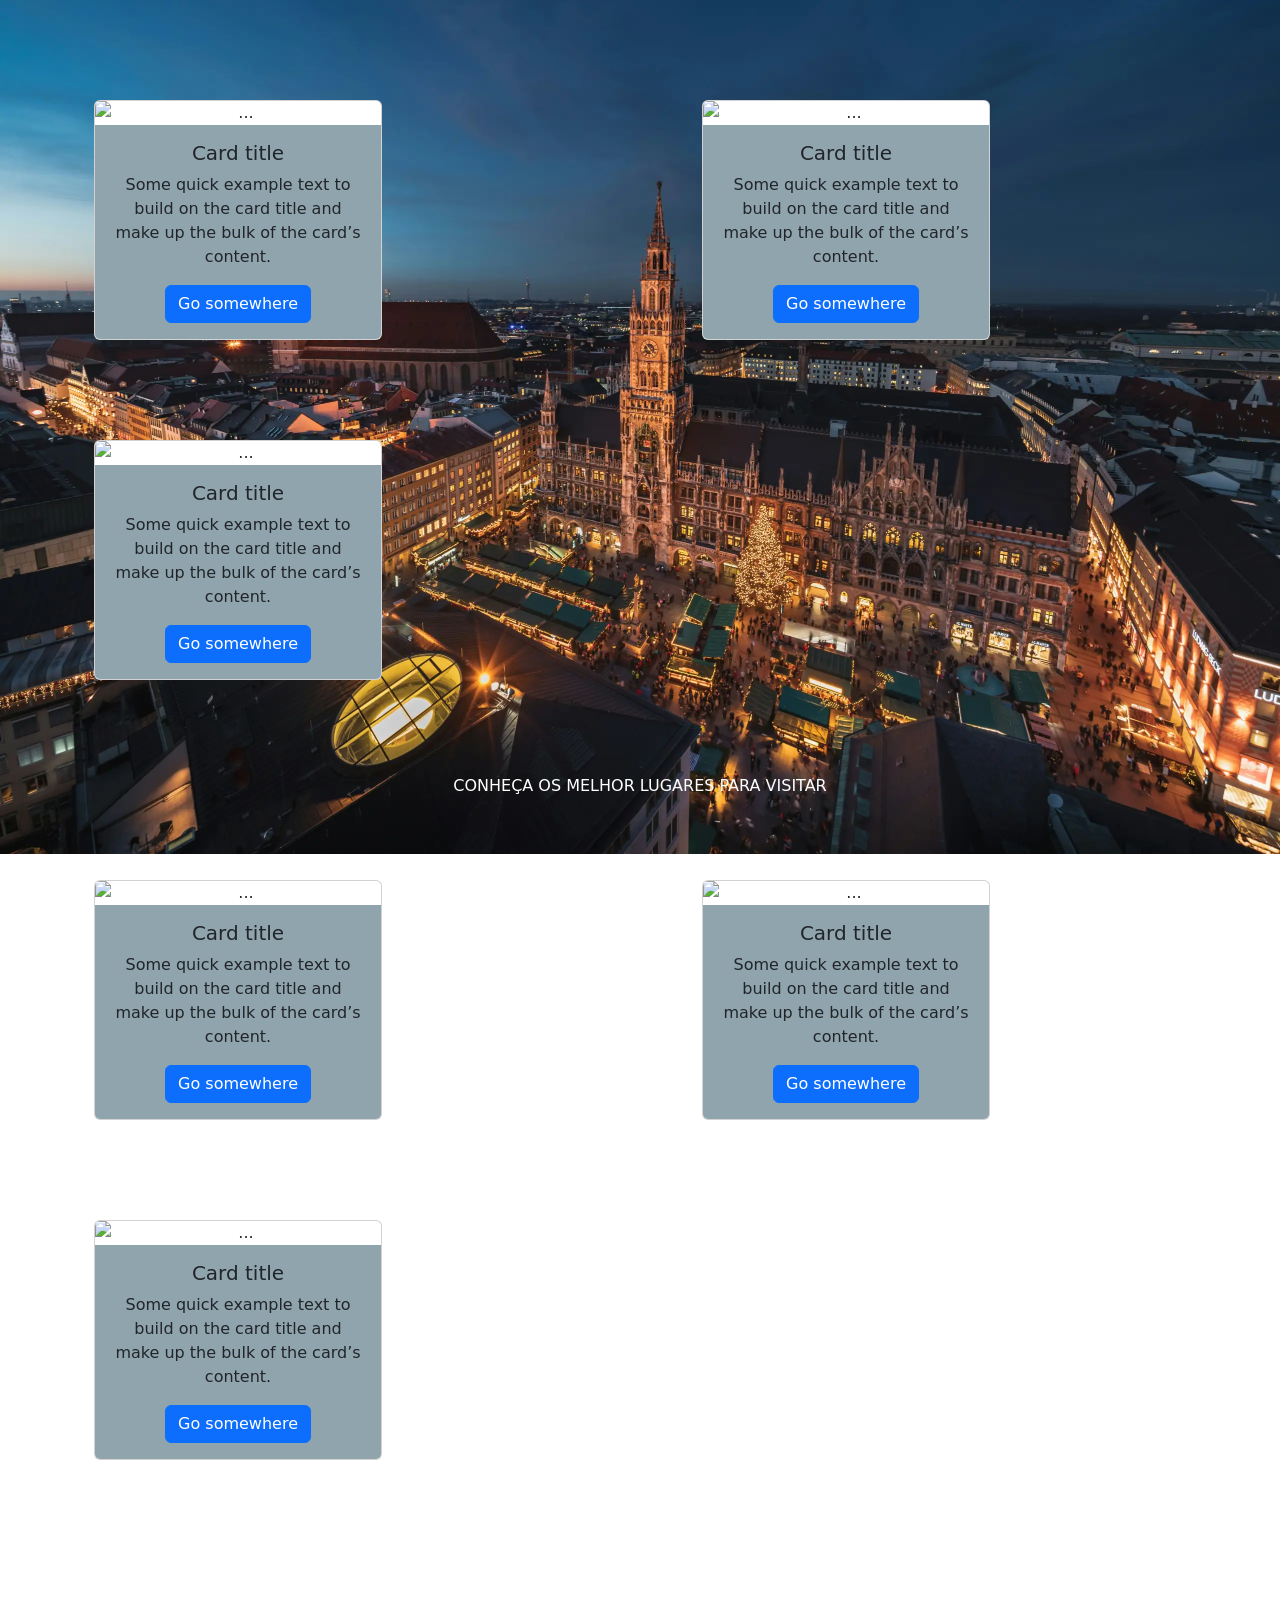
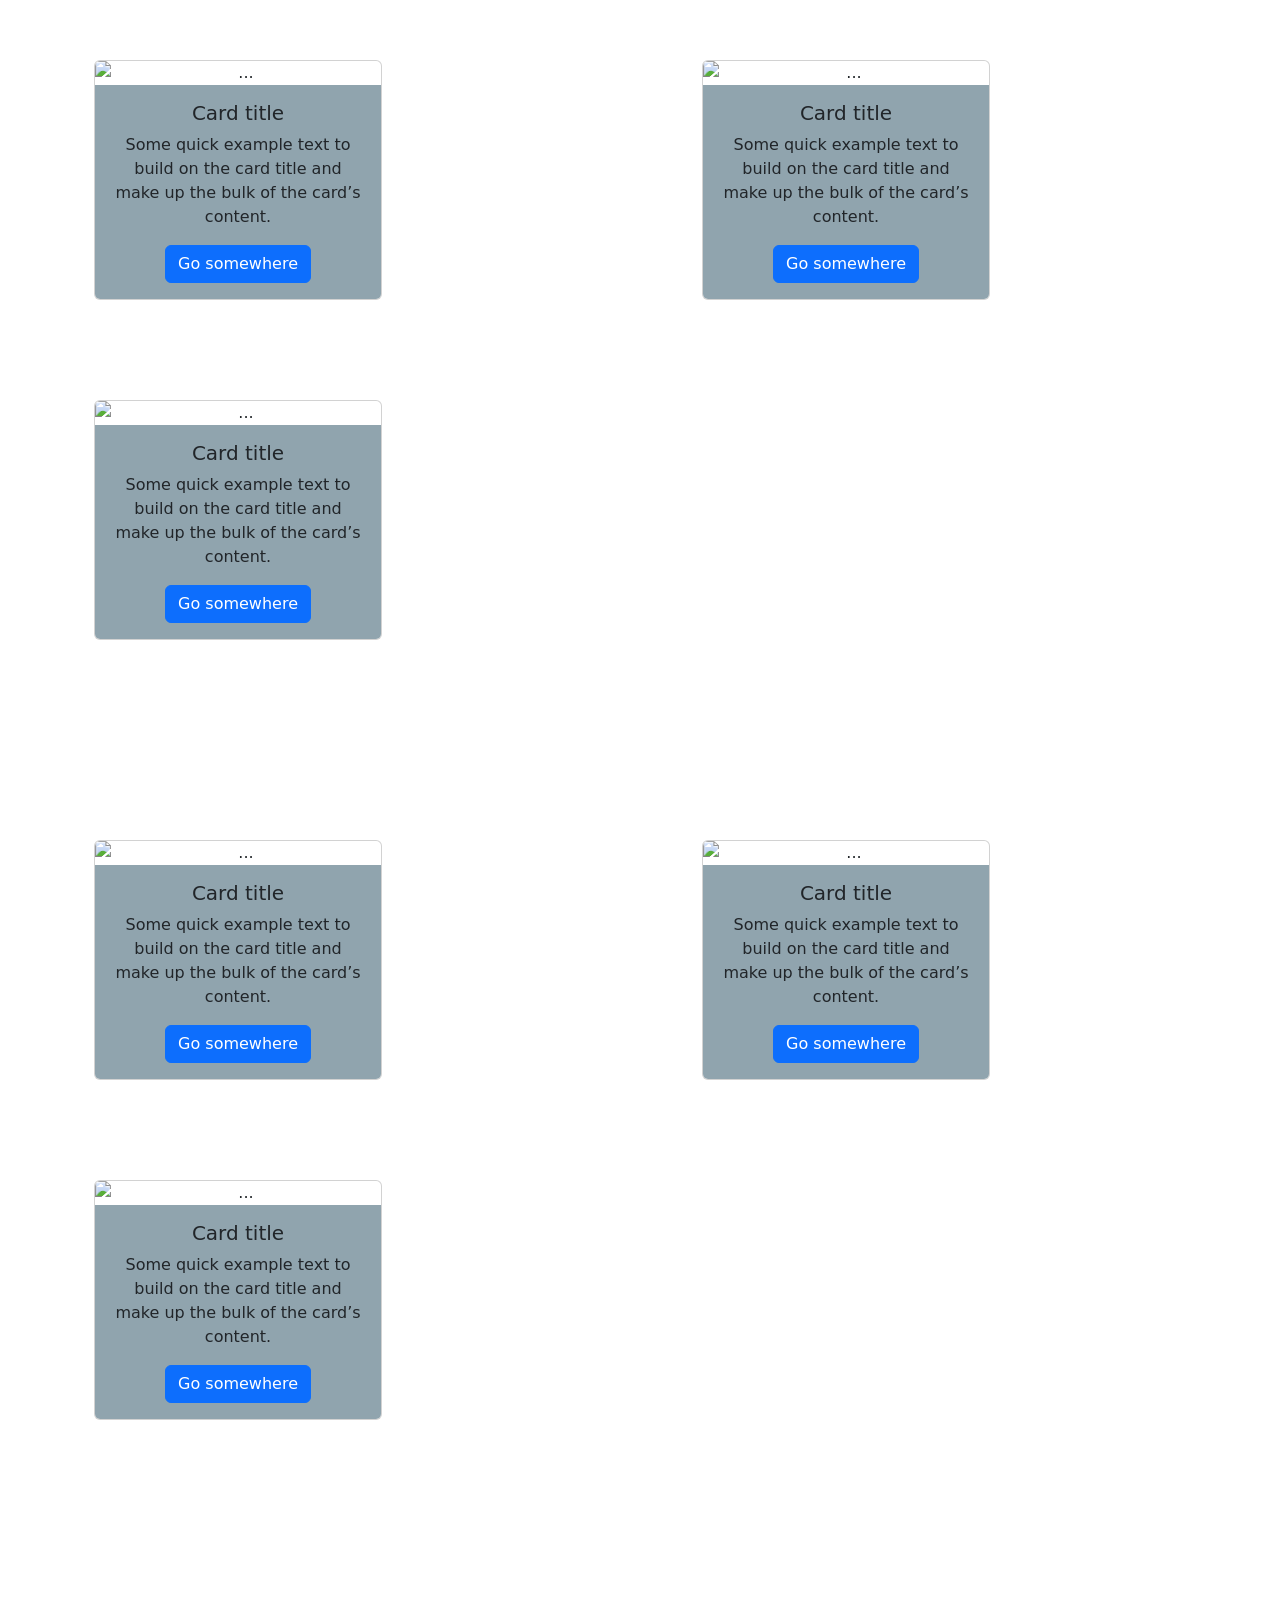
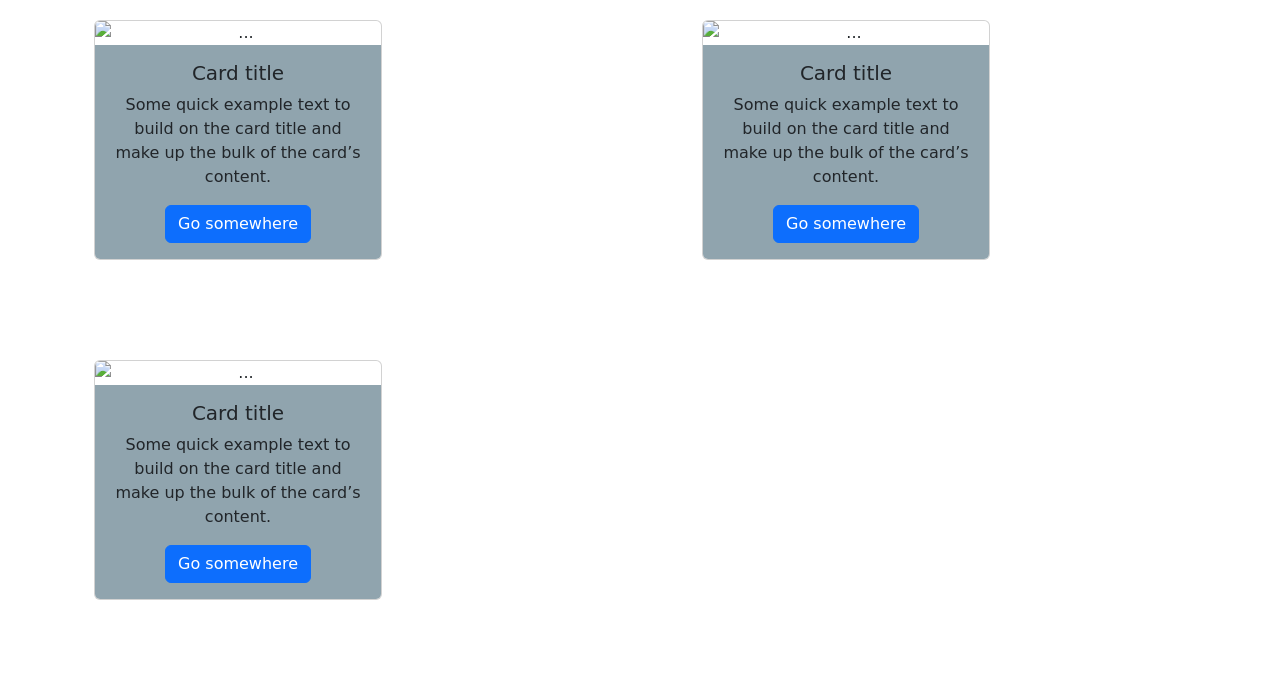
==== cidades.html @ 141f1bc8 "CLIMATEMA" ====
<!DOCTYPE html>
<html lang="en">
<head>
    <meta charset="UTF-8">
    <meta name="viewport" content="width=device-width, initial-scale=1.0">
     <link rel="stylesheet" href="./css/style.css">
    <link href="https://cdn.jsdelivr.net/npm/bootstrap@5.3.8/dist/css/bootstrap.min.css" rel="stylesheet" integrity="sha384-sRIl4kxILFvY47J16cr9ZwB07vP4J8+LH7qKQnuqkuIAvNWLzeN8tE5YBujZqJLB" crossorigin="anonymous">
    <title>Document</title>
</head>
    <title>Document</title>
</head>
<body>
    
    <div id="carouselExampleCaptions" class="carousel slide">
  <div class="carousel-indicators">
    <button type="button" data-bs-target="#carouselExampleCaptions" data-bs-slide-to="0" class="active" aria-current="true" aria-label="Slide 1"></button>
  </div>
  <div class="carousel-inner">
    <div class="carousel-item active">
      <img src="./img/SLA.webp" class="d-block w-100" alt="...">
      <div class="carousel-caption d-none d-md-block">
        <p>CONHEÇA OS MELHOR LUGARES PARA VISITAR</p>
      </div>
    </div> 

   <div class="container text-center">
  <div class="row">
    <div class="col">
      <div class="card" style="width: 18rem;">
  <img src="..." class="card-img-top" alt="...">
  <div class="card-body">
    <h5 class="card-title">Card title</h5>
    <p class="card-text">Some quick example text to build on the card title and make up the bulk of the card’s content.</p>
    <a href="#" class="btn btn-primary">Go somewhere</a>
  </div>
</div>
    </div>
    <div class="col">
      <div class="card" style="width: 18rem;">
  <img src="..." class="card-img-top" alt="...">
  <div class="card-body">
    <h5 class="card-title">Card title</h5>
    <p class="card-text">Some quick example text to build on the card title and make up the bulk of the card’s content.</p>
    <a href="#" class="btn btn-primary">Go somewhere</a>
  </div>
</div>
    </div>
    <div class="col">
      <div class="card" style="width: 18rem;">
  <img src="..." class="card-img-top" alt="...">
  <div class="card-body">
    <h5 class="card-title">Card title</h5>
    <p class="card-text">Some quick example text to build on the card title and make up the bulk of the card’s content.</p>
    <a href="#" class="btn btn-primary">Go somewhere</a>
  </div>
</div>
    </div>
  </div>
</div>

<div class="container text-center">
  <div class="row">
    <div class="col">
      <div class="card" style="width: 18rem;">
  <img src="..." class="card-img-top" alt="...">
  <div class="card-body">
    <h5 class="card-title">Card title</h5>
    <p class="card-text">Some quick example text to build on the card title and make up the bulk of the card’s content.</p>
    <a href="#" class="btn btn-primary">Go somewhere</a>
  </div>
</div>
    </div>
    <div class="col">
      <div class="card" style="width: 18rem;">
  <img src="..." class="card-img-top" alt="...">
  <div class="card-body">
    <h5 class="card-title">Card title</h5>
    <p class="card-text">Some quick example text to build on the card title and make up the bulk of the card’s content.</p>
    <a href="#" class="btn btn-primary">Go somewhere</a>
  </div>
</div>
    </div>
    <div class="col">
      <div class="card" style="width: 18rem;">
  <img src="..." class="card-img-top" alt="...">
  <div class="card-body">
    <h5 class="card-title">Card title</h5>
    <p class="card-text">Some quick example text to build on the card title and make up the bulk of the card’s content.</p>
    <a href="#" class="btn btn-primary">Go somewhere</a>
  </div>
</div>
    </div>
  </div>
</div>

<div class="container text-center">
  <div class="row">
    <div class="col">
      <div class="card" style="width: 18rem;">
  <img src="..." class="card-img-top" alt="...">
  <div class="card-body">
    <h5 class="card-title">Card title</h5>
    <p class="card-text">Some quick example text to build on the card title and make up the bulk of the card’s content.</p>
    <a href="#" class="btn btn-primary">Go somewhere</a>
  </div>
</div>
    </div>
    <div class="col">
      <div class="card" style="width: 18rem;">
  <img src="..." class="card-img-top" alt="...">
  <div class="card-body">
    <h5 class="card-title">Card title</h5>
    <p class="card-text">Some quick example text to build on the card title and make up the bulk of the card’s content.</p>
    <a href="#" class="btn btn-primary">Go somewhere</a>
  </div>
</div>
    </div>
    <div class="col">
      <div class="card" style="width: 18rem;">
  <img src="..." class="card-img-top" alt="...">
  <div class="card-body">
    <h5 class="card-title">Card title</h5>
    <p class="card-text">Some quick example text to build on the card title and make up the bulk of the card’s content.</p>
    <a href="#" class="btn btn-primary">Go somewhere</a>
  </div>
</div>
    </div>
  </div>
</div>

<div class="container text-center">
  <div class="row">
    <div class="col">
      <div class="card" style="width: 18rem;">
  <img src="..." class="card-img-top" alt="...">
  <div class="card-body">
    <h5 class="card-title">Card title</h5>
    <p class="card-text">Some quick example text to build on the card title and make up the bulk of the card’s content.</p>
    <a href="#" class="btn btn-primary">Go somewhere</a>
  </div>
</div>
    </div>
    <div class="col">
      <div class="card" style="width: 18rem;">
  <img src="..." class="card-img-top" alt="...">
  <div class="card-body">
    <h5 class="card-title">Card title</h5>
    <p class="card-text">Some quick example text to build on the card title and make up the bulk of the card’s content.</p>
    <a href="#" class="btn btn-primary">Go somewhere</a>
  </div>
</div>
    </div>
    <div class="col">
      <div class="card" style="width: 18rem;">
  <img src="..." class="card-img-top" alt="...">
  <div class="card-body">
    <h5 class="card-title">Card title</h5>
    <p class="card-text">Some quick example text to build on the card title and make up the bulk of the card’s content.</p>
    <a href="#" class="btn btn-primary">Go somewhere</a>
  </div>
</div>
    </div>
  </div>
</div>

<div class="container text-center">
  <div class="row">
    <div class="col">
      <div class="card" style="width: 18rem;">
  <img src="..." class="card-img-top" alt="...">
  <div class="card-body">
    <h5 class="card-title">Card title</h5>
    <p class="card-text">Some quick example text to build on the card title and make up the bulk of the card’s content.</p>
    <a href="#" class="btn btn-primary">Go somewhere</a>
  </div>
</div>
    </div>
    <div class="col">
      <div class="card" style="width: 18rem;">
  <img src="..." class="card-img-top" alt="...">
  <div class="card-body">
    <h5 class="card-title">Card title</h5>
    <p class="card-text">Some quick example text to build on the card title and make up the bulk of the card’s content.</p>
    <a href="#" class="btn btn-primary">Go somewhere</a>
  </div>
</div>
    </div>
    <div class="col">
    <div class="card" style="width: 18rem;">
  <img src="..." class="card-img-top" alt="...">
  <div class="card-body">
    <h5 class="card-title">Card title</h5>
    <p class="card-text">Some quick example text to build on the card title and make up the bulk of the card’s content.</p>
    <a href="#" class="btn btn-primary">Go somewhere</a>
  </div>
</div>
    </div>
  </div>
</div>






































    























    <script src="https://cdn.jsdelivr.net/npm/bootstrap@5.3.8/dist/js/bootstrap.bundle.min.js" integrity="sha384-FKyoEForCGlyvwx9Hj09JcYn3nv7wiPVlz7YYwJrWVcXK/BmnVDxM+D2scQbITxI" crossorigin="anonymous"></script>
</body>
</html>
---- css/style.css ----
.card {
    background-color: #1361af;
    display: flex;
    flex-direction: column;
    align-items: center;
    justify-content: center; 
    border:none;
    overflow: hidden;

}

.card-body {
    text-align: center;
    color: #fff; 
    background-color: #90A4AE;
    width: 100%;
}

.navbar {
    background-color: #90A4AE;
}

.container {
    display: flex;
    justify-content: center;
    gap: 100px;
    align-items: center;
    width: 100%;
    margin: 0 auto;
    flex-wrap: nowrap;
}

.row {
    padding: 100px 0px; 

    display: flex;
    justify-content: center;
    gap: 100px;
    align-items: center;
    width: 100%;
    margin: 0 auto;
    flex-wrap: nowrap;
}


#links {
    color: #fff;
    text-decoration: none;
    padding: 10px;
    transition: color 0.3s ease;
}

#logo {
    color:#C9A227;
}

label {
    color: #f8f0f0;
}

#validationCustom03, #validationCustom04, #validationCustom05, #validationCustom01, #validationCustom02, #validationCustomUsername, #inputGroupPrepend {
    background-color: #95bee0;
    color: #000000;
    border: none;
}
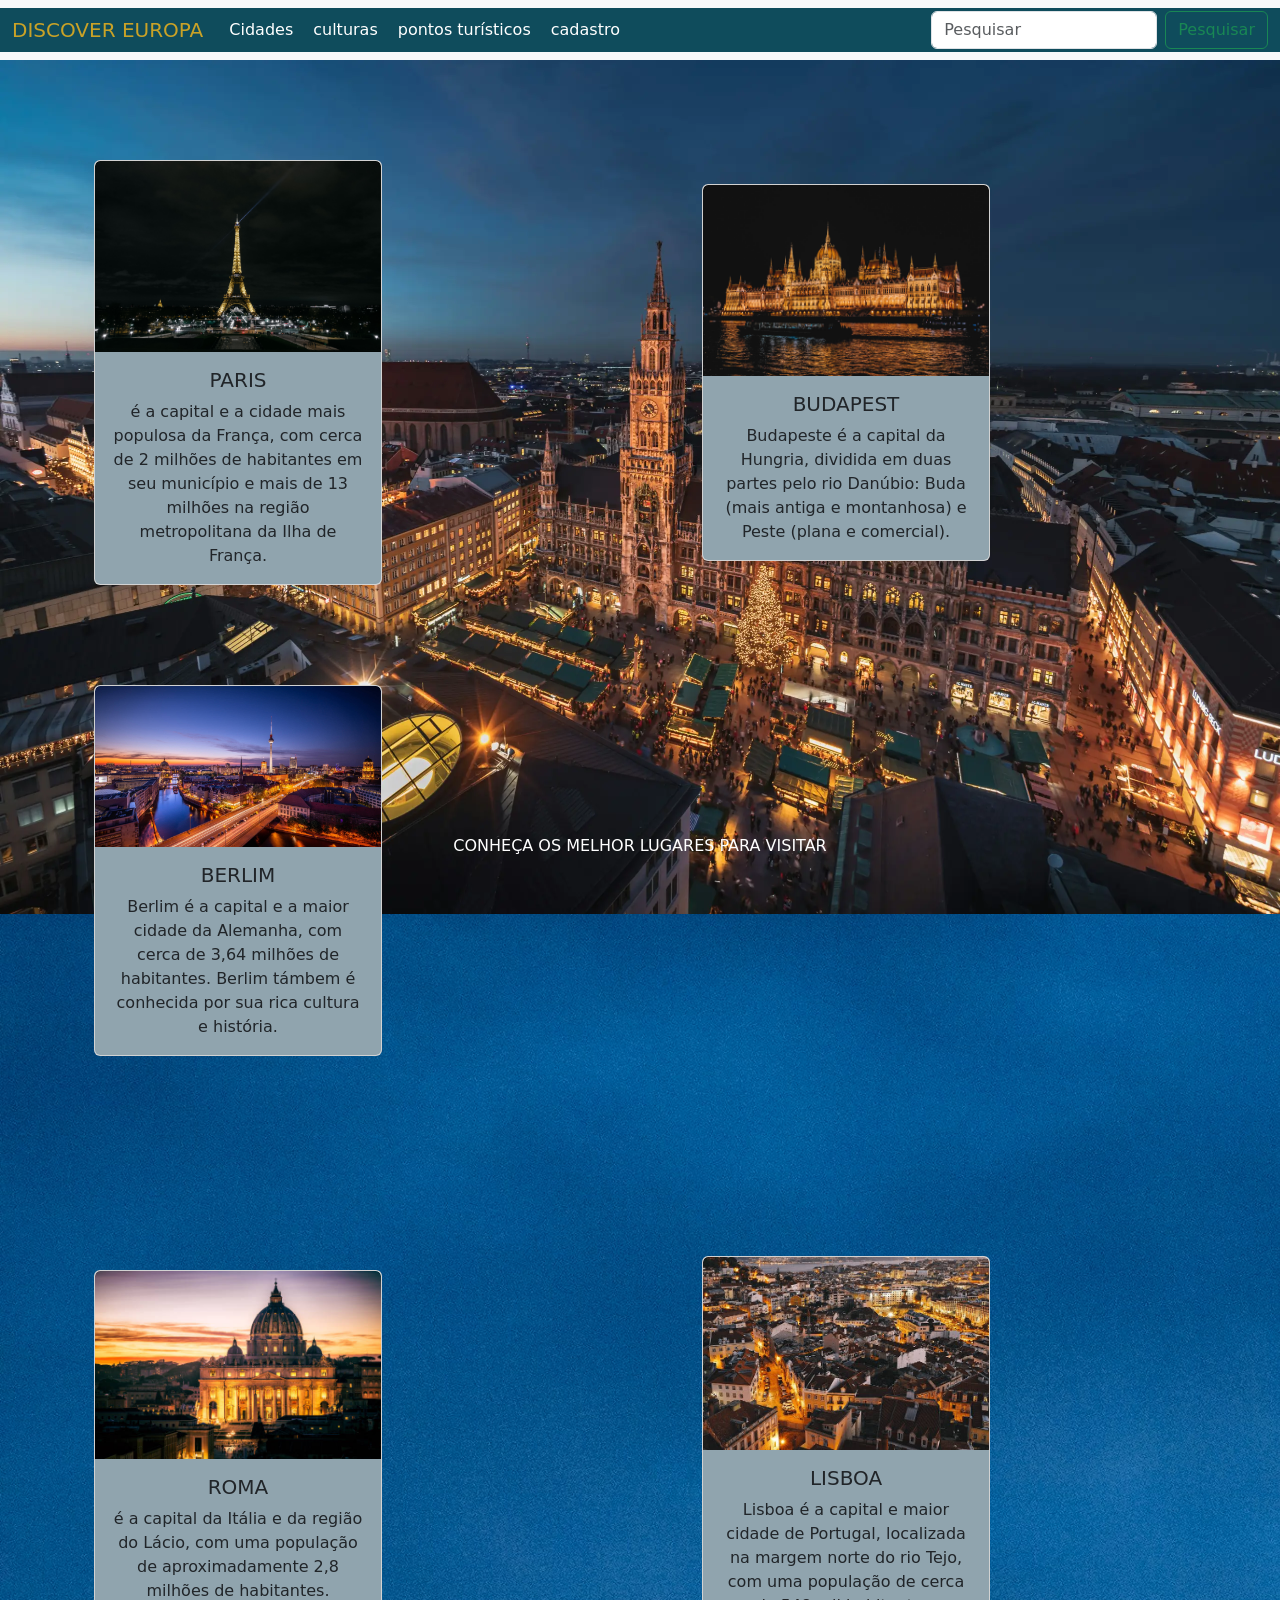
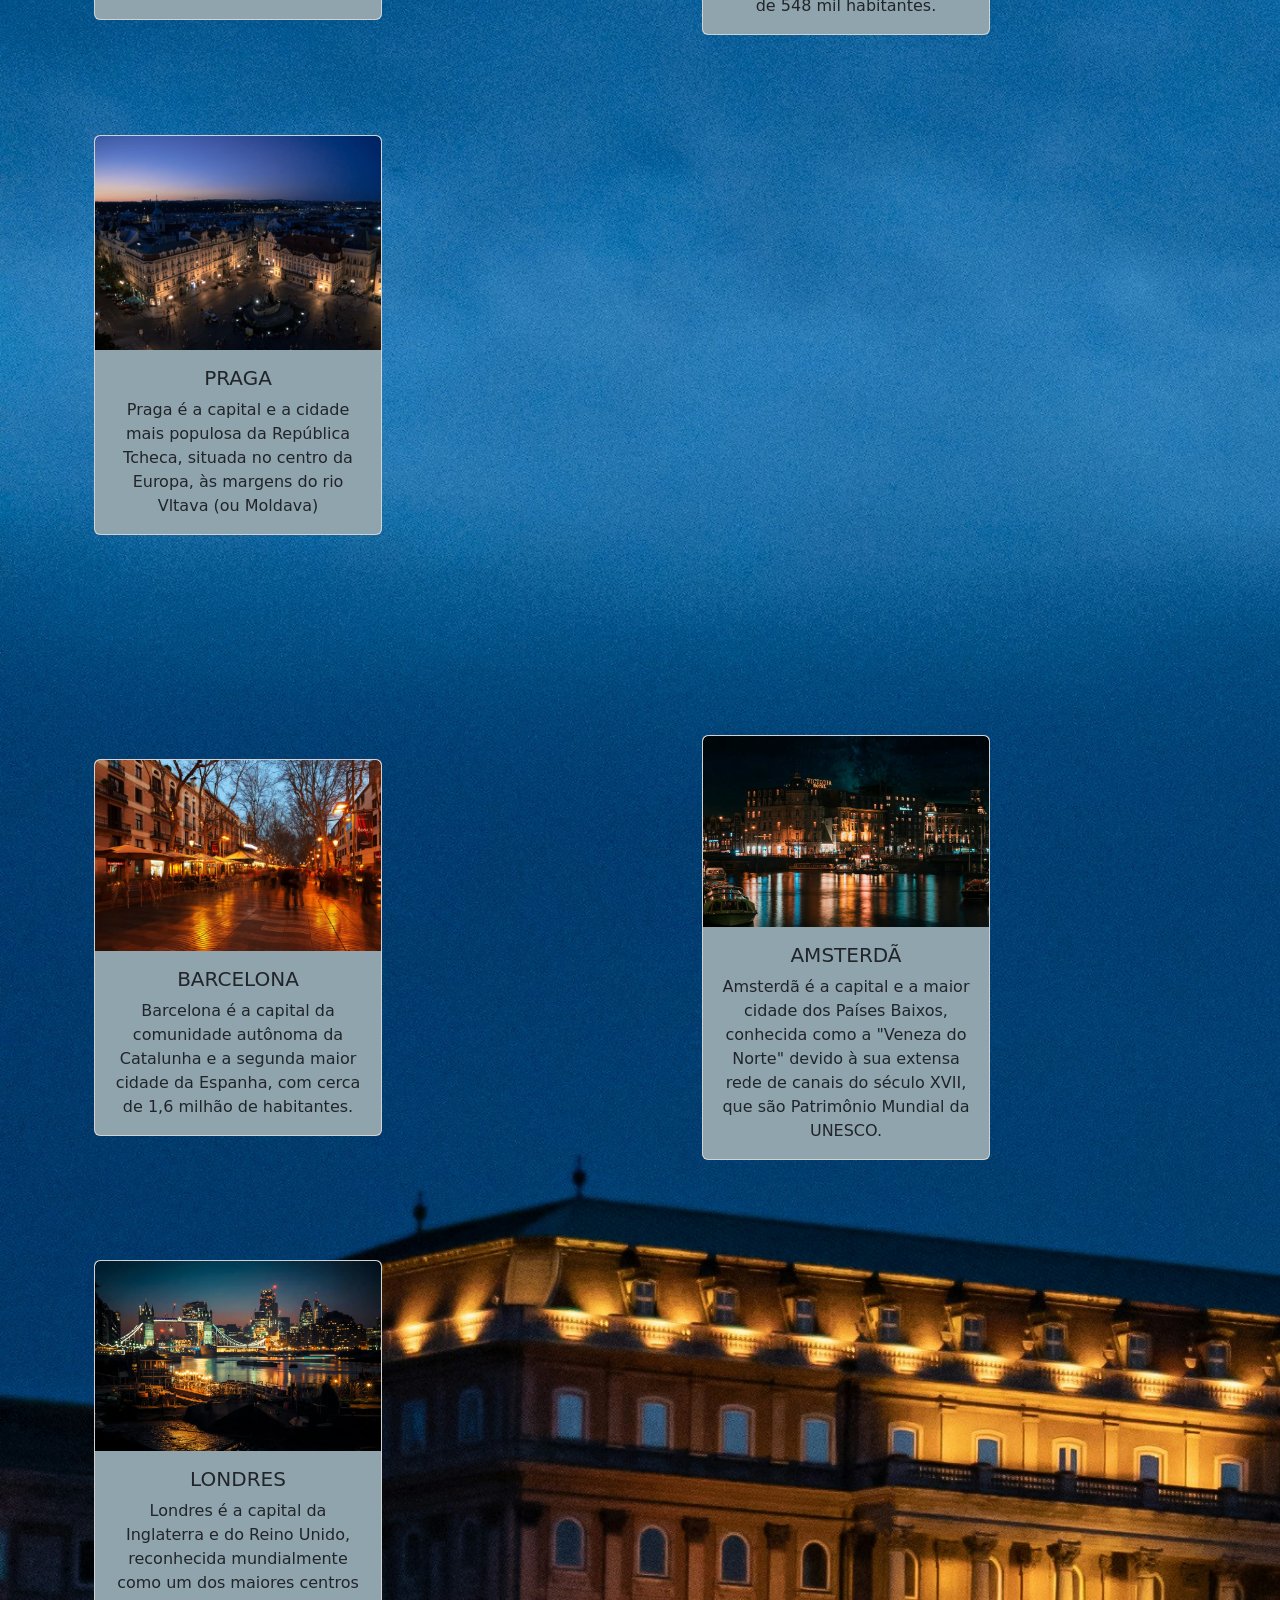
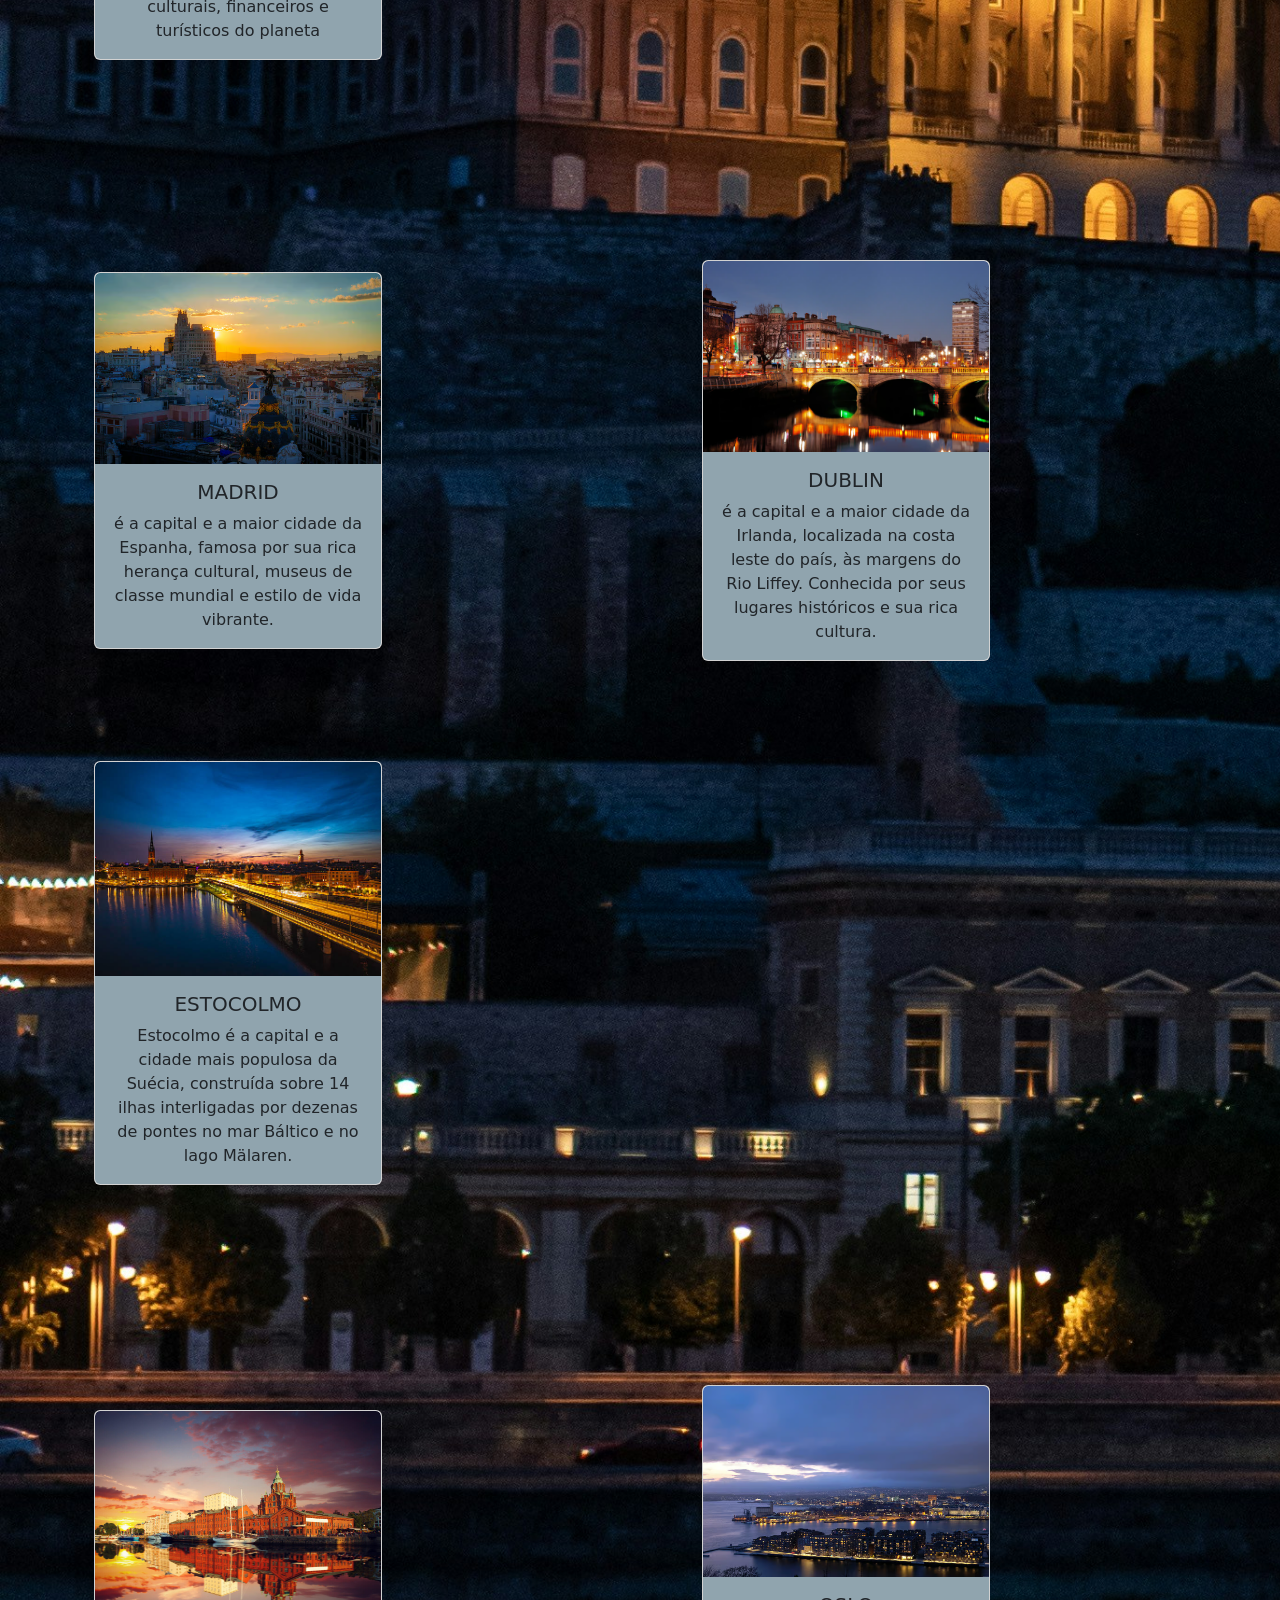
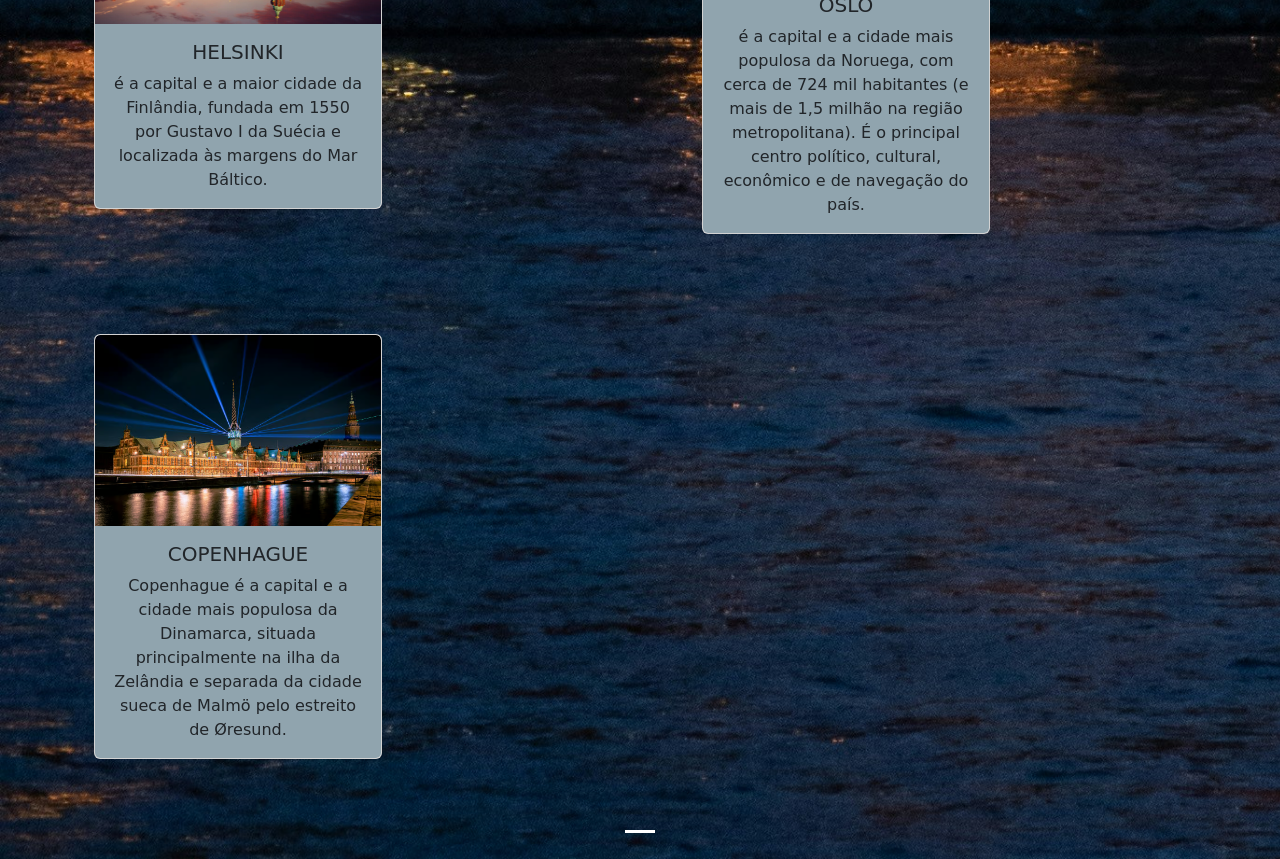
==== commit 8b3ce57f: "climatempo" ====
--- a/cidades.html
+++ b/cidades.html
@@ -10,6 +10,38 @@
     <title>Document</title>
 </head>
 <body>
+
+  <nav class="navbar navbar-expand-lg bg-body-tertiary" style="background-color: #886749;">
+  <div class="container-fluid"  style="background-color: #0F4C5C;">  
+    <a class="navbar-brand" id="logo" href="index.html">DISCOVER EUROPA</a>
+    <button class="navbar-toggler" type="button" data-bs-toggle="collapse" data-bs-target="#navbarSupportedContent" aria-controls="navbarSupportedContent" aria-expanded="false" aria-label="Toggle navigation">
+      <span class="navbar-toggler-icon"></span>
+    </button>
+    <div class="collapse navbar-collapse" id="navbarSupportedContent">
+      <ul class="navbar-nav me-auto mb-2 mb-lg-0">
+        <li class="nav-item">
+          <a class="nav-link active" aria-current="page" id="links" href="cidades.html">Cidades</a>
+        </li>
+              <li class="nav-item">
+          <a class="nav-link" id="links" href="culturas.html">culturas</a>
+        </li>
+         </li>
+              <li class="nav-item">
+          <a class="nav-link" id="links" href="pontos.html">pontos turísticos</a> 
+        </li>
+        </li>
+              <li class="nav-item">
+          <a class="nav-link" id="links"href="cadastro.html">cadastro</a> 
+        </li>
+        </li>
+        </ul>
+      <form class="d-flex" role="search"; >
+        <input class="form-control me-2" type="search" placeholder="Pesquisar" aria-label="Search"/>
+        <button class="btn btn-outline-success" type="submit">Pesquisar</button>
+      </form>
+    </div>
+  </div>
+</nav>
     
     <div id="carouselExampleCaptions" class="carousel slide">
   <div class="carousel-indicators">
@@ -22,242 +54,168 @@
         <p>CONHEÇA OS MELHOR LUGARES PARA VISITAR</p>
       </div>
     </div> 
+     
+    <div class="europa">
 
    <div class="container text-center">
   <div class="row">
     <div class="col">
       <div class="card" style="width: 18rem;">
-  <img src="..." class="card-img-top" alt="...">
-  <div class="card-body">
-    <h5 class="card-title">Card title</h5>
-    <p class="card-text">Some quick example text to build on the card title and make up the bulk of the card’s content.</p>
-    <a href="#" class="btn btn-primary">Go somewhere</a>
-  </div>
-</div>
-    </div>
-    <div class="col">
-      <div class="card" style="width: 18rem;">
-  <img src="..." class="card-img-top" alt="...">
-  <div class="card-body">
-    <h5 class="card-title">Card title</h5>
-    <p class="card-text">Some quick example text to build on the card title and make up the bulk of the card’s content.</p>
-    <a href="#" class="btn btn-primary">Go somewhere</a>
-  </div>
-</div>
-    </div>
-    <div class="col">
-      <div class="card" style="width: 18rem;">
-  <img src="..." class="card-img-top" alt="...">
-  <div class="card-body">
-    <h5 class="card-title">Card title</h5>
-    <p class="card-text">Some quick example text to build on the card title and make up the bulk of the card’s content.</p>
-    <a href="#" class="btn btn-primary">Go somewhere</a>
-  </div>
-</div>
-    </div>
-  </div>
-</div>
-
-<div class="container text-center">
-  <div class="row">
-    <div class="col">
-      <div class="card" style="width: 18rem;">
-  <img src="..." class="card-img-top" alt="...">
-  <div class="card-body">
-    <h5 class="card-title">Card title</h5>
-    <p class="card-text">Some quick example text to build on the card title and make up the bulk of the card’s content.</p>
-    <a href="#" class="btn btn-primary">Go somewhere</a>
-  </div>
-</div>
-    </div>
-    <div class="col">
-      <div class="card" style="width: 18rem;">
-  <img src="..." class="card-img-top" alt="...">
-  <div class="card-body">
-    <h5 class="card-title">Card title</h5>
-    <p class="card-text">Some quick example text to build on the card title and make up the bulk of the card’s content.</p>
-    <a href="#" class="btn btn-primary">Go somewhere</a>
-  </div>
-</div>
-    </div>
-    <div class="col">
-      <div class="card" style="width: 18rem;">
-  <img src="..." class="card-img-top" alt="...">
-  <div class="card-body">
-    <h5 class="card-title">Card title</h5>
-    <p class="card-text">Some quick example text to build on the card title and make up the bulk of the card’s content.</p>
-    <a href="#" class="btn btn-primary">Go somewhere</a>
-  </div>
-</div>
-    </div>
-  </div>
-</div>
-
-<div class="container text-center">
-  <div class="row">
-    <div class="col">
-      <div class="card" style="width: 18rem;">
-  <img src="..." class="card-img-top" alt="...">
-  <div class="card-body">
-    <h5 class="card-title">Card title</h5>
-    <p class="card-text">Some quick example text to build on the card title and make up the bulk of the card’s content.</p>
-    <a href="#" class="btn btn-primary">Go somewhere</a>
-  </div>
-</div>
-    </div>
-    <div class="col">
-      <div class="card" style="width: 18rem;">
-  <img src="..." class="card-img-top" alt="...">
-  <div class="card-body">
-    <h5 class="card-title">Card title</h5>
-    <p class="card-text">Some quick example text to build on the card title and make up the bulk of the card’s content.</p>
-    <a href="#" class="btn btn-primary">Go somewhere</a>
-  </div>
-</div>
-    </div>
-    <div class="col">
-      <div class="card" style="width: 18rem;">
-  <img src="..." class="card-img-top" alt="...">
-  <div class="card-body">
-    <h5 class="card-title">Card title</h5>
-    <p class="card-text">Some quick example text to build on the card title and make up the bulk of the card’s content.</p>
-    <a href="#" class="btn btn-primary">Go somewhere</a>
-  </div>
-</div>
-    </div>
-  </div>
-</div>
-
-<div class="container text-center">
-  <div class="row">
-    <div class="col">
-      <div class="card" style="width: 18rem;">
-  <img src="..." class="card-img-top" alt="...">
-  <div class="card-body">
-    <h5 class="card-title">Card title</h5>
-    <p class="card-text">Some quick example text to build on the card title and make up the bulk of the card’s content.</p>
-    <a href="#" class="btn btn-primary">Go somewhere</a>
-  </div>
-</div>
-    </div>
-    <div class="col">
-      <div class="card" style="width: 18rem;">
-  <img src="..." class="card-img-top" alt="...">
-  <div class="card-body">
-    <h5 class="card-title">Card title</h5>
-    <p class="card-text">Some quick example text to build on the card title and make up the bulk of the card’s content.</p>
-    <a href="#" class="btn btn-primary">Go somewhere</a>
-  </div>
-</div>
-    </div>
-    <div class="col">
-      <div class="card" style="width: 18rem;">
-  <img src="..." class="card-img-top" alt="...">
-  <div class="card-body">
-    <h5 class="card-title">Card title</h5>
-    <p class="card-text">Some quick example text to build on the card title and make up the bulk of the card’s content.</p>
-    <a href="#" class="btn btn-primary">Go somewhere</a>
-  </div>
-</div>
-    </div>
-  </div>
-</div>
-
-<div class="container text-center">
-  <div class="row">
-    <div class="col">
-      <div class="card" style="width: 18rem;">
-  <img src="..." class="card-img-top" alt="...">
-  <div class="card-body">
-    <h5 class="card-title">Card title</h5>
-    <p class="card-text">Some quick example text to build on the card title and make up the bulk of the card’s content.</p>
-    <a href="#" class="btn btn-primary">Go somewhere</a>
-  </div>
-</div>
-    </div>
-    <div class="col">
-      <div class="card" style="width: 18rem;">
-  <img src="..." class="card-img-top" alt="...">
-  <div class="card-body">
-    <h5 class="card-title">Card title</h5>
-    <p class="card-text">Some quick example text to build on the card title and make up the bulk of the card’s content.</p>
-    <a href="#" class="btn btn-primary">Go somewhere</a>
-  </div>
+  <img src="./img/paris1.jpeg" class="card-img-top" alt="...">
+  <div class="card-body">
+    <h5 class="card-title">PARIS</h5>
+    <p class="card-text">é a capital e a cidade mais populosa da França, com cerca de 2 milhões de habitantes em seu município e mais de 13 milhões na região metropolitana da Ilha de França.</p>
+  </div>
+</div>
+    </div>
+    <div class="col">
+      <div class="card" style="width: 18rem;">
+  <img src="./img/budapest2.jpg" class="card-img-top" alt="...">
+  <div class="card-body">
+    <h5 class="card-title">BUDAPEST</h5>
+    <p class="card-text">Budapeste é a capital da Hungria, dividida em duas partes pelo rio Danúbio: Buda (mais antiga e montanhosa) e Peste (plana e comercial).</p>
+  </div>
+</div>
+    </div>
+    <div class="col">
+      <div class="card" style="width: 18rem;">
+  <img src="./img/berlimnoite3.jpg" class="card-img-top" alt="...">
+  <div class="card-body">
+    <h5 class="card-title">BERLIM</h5>
+    <p class="card-text">Berlim é a capital e a maior cidade da Alemanha, com cerca de 3,64 milhões de habitantes. Berlim támbem é conhecida por sua rica cultura e história.</p>
+  </div>
+</div>
+    </div>
+  </div>
+</div>
+
+<div class="container text-center">
+  <div class="row">
+    <div class="col">
+      <div class="card" style="width: 18rem;">
+  <img src="./img/romanoite4.jpg" class="card-img-top" alt="...">
+  <div class="card-body">
+    <h5 class="card-title">ROMA</h5>
+    <p class="card-text"> é a capital da Itália e da região do Lácio, com uma população de aproximadamente 2,8 milhões de habitantes.</p>
+  </div>
+</div>
+    </div>
+    <div class="col">
+      <div class="card" style="width: 18rem;">
+  <img src="./img/lisboanoite5.jpg" class="card-img-top" alt="...">
+  <div class="card-body">
+    <h5 class="card-title">LISBOA</h5>
+    <p class="card-text">Lisboa é a capital e maior cidade de Portugal, localizada na margem norte do rio Tejo, com uma população de cerca de 548 mil habitantes.</p>
+  </div>
+</div>
+    </div>
+    <div class="col">
+      <div class="card" style="width: 18rem;">
+  <img src="./img/praganoite6.jpg" class="card-img-top" alt="...">
+  <div class="card-body">
+    <h5 class="card-title">PRAGA</h5>
+    <p class="card-text">Praga é a capital e a cidade mais populosa da República Tcheca, situada no centro da Europa, às margens do rio Vltava (ou Moldava)</p>
+  </div>
+</div>
+    </div>
+  </div>
+</div>
+
+<div class="container text-center">
+  <div class="row">
+    <div class="col">
+      <div class="card" style="width: 18rem;">
+  <img src="./img/barcelonanoite7.webp" class="card-img-top" alt="...">
+  <div class="card-body">
+    <h5 class="card-title">BARCELONA</h5>
+    <p class="card-text">Barcelona é a capital da comunidade autônoma da Catalunha e a segunda maior cidade da Espanha, com cerca de 1,6 milhão de habitantes.</p>
+  </div>
+</div>
+    </div>
+    <div class="col">
+      <div class="card" style="width: 18rem;">
+  <img src="./img/amsterdanoite8.avif" class="card-img-top" alt="...">
+  <div class="card-body">
+    <h5 class="card-title">AMSTERDÃ</h5>
+    <p class="card-text">Amsterdã é a capital e a maior cidade dos Países Baixos, conhecida como a "Veneza do Norte" devido à sua extensa rede de canais do século XVII, que são Patrimônio Mundial da UNESCO.</p>
+  </div>
+</div>
+    </div>
+    <div class="col">
+      <div class="card" style="width: 18rem;">
+  <img src="./img/londresnoite9.avif" class="card-img-top" alt="...">
+  <div class="card-body">
+    <h5 class="card-title">LONDRES</h5>
+    <p class="card-text">Londres é a capital da Inglaterra e do Reino Unido, reconhecida mundialmente como um dos maiores centros culturais, financeiros e turísticos do planeta</p> 
+  </div>
+</div>
+    </div>
+  </div>
+</div>
+
+<div class="container text-center">
+  <div class="row">
+    <div class="col">
+      <div class="card" style="width: 18rem;">
+  <img src="./img/madridnoite10.avif" class="card-img-top" alt="...">
+  <div class="card-body">
+    <h5 class="card-title">MADRID</h5>
+    <p class="card-text">é a capital e a maior cidade da Espanha, famosa por sua rica herança cultural, museus de classe mundial e estilo de vida vibrante.</p>
+  </div>
+</div>
+    </div>
+    <div class="col">
+      <div class="card" style="width: 18rem;">
+  <img src="./img/dublinnoite11.avif" class="card-img-top" alt="...">
+  <div class="card-body">
+    <h5 class="card-title">DUBLIN</h5>
+    <p class="card-text"> é a capital e a maior cidade da Irlanda, localizada na costa leste do país, às margens do Rio Liffey. Conhecida por seus lugares históricos e sua rica cultura.</p>
+  </div>
+</div>
+    </div>
+    <div class="col">
+      <div class="card" style="width: 18rem;">
+  <img src="./img/estocomo12.jpg" class="card-img-top" alt="...">
+  <div class="card-body">
+    <h5 class="card-title">ESTOCOLMO</h5>
+    <p class="card-text">Estocolmo é a capital e a cidade mais populosa da Suécia, construída sobre 14 ilhas interligadas por dezenas de pontes no mar Báltico e no lago Mälaren.</p>
+  </div>
+</div>
+    </div>
+  </div>
+</div>
+
+<div class="container text-center">
+  <div class="row">
+    <div class="col">
+      <div class="card" style="width: 18rem;">
+  <img src="./img/helsiinkinoite13.jpg" class="card-img-top" alt="...">
+  <div class="card-body">
+    <h5 class="card-title">HELSINKI</h5>
+    <p class="card-text">é a capital e a maior cidade da Finlândia, fundada em 1550 por Gustavo I da Suécia e localizada às margens do Mar Báltico.</p>
+  </div>
+</div>
+    </div>
+    <div class="col">
+      <div class="card" style="width: 18rem;">
+  <img src="./img/oslonoite14.avif" class="card-img-top" alt="...">
+  <div class="card-body">
+    <h5 class="card-title">OSLO</h5>
+    <p class="card-text">é a capital e a cidade mais populosa da Noruega, com cerca de 724 mil habitantes (e mais de 1,5 milhão na região metropolitana). É o principal centro político, cultural, econômico e de navegação do país.</p>  </div>
 </div>
     </div>
     <div class="col">
     <div class="card" style="width: 18rem;">
-  <img src="..." class="card-img-top" alt="...">
-  <div class="card-body">
-    <h5 class="card-title">Card title</h5>
-    <p class="card-text">Some quick example text to build on the card title and make up the bulk of the card’s content.</p>
-    <a href="#" class="btn btn-primary">Go somewhere</a>
-  </div>
-</div>
-    </div>
-  </div>
-</div>
-
-
-
-
-
-
-
-
-
-
-
-
-
-
-
-
-
-
-
-
-
-
-
-
-
-
-
-
-
-
-
-
-
-
-
-
-
-
-    
-
-
-
-
-
-
-
-
-
-
-
-
-
-
-
-
-
-
-
-
-
-
+  <img src="./img/copenhage15.avif" class="card-img-top" alt="...">
+  <div class="card-body">
+    <h5 class="card-title">COPENHAGUE</h5>
+    <p class="card-text">Copenhague é a capital e a cidade mais populosa da Dinamarca, situada principalmente na ilha da Zelândia e separada da cidade sueca de Malmö pelo estreito de Øresund.</p>
+  </div>
+</div>
+    </div>
+  </div>
+</div>
+</div>
 
     <script src="https://cdn.jsdelivr.net/npm/bootstrap@5.3.8/dist/js/bootstrap.bundle.min.js" integrity="sha384-FKyoEForCGlyvwx9Hj09JcYn3nv7wiPVlz7YYwJrWVcXK/BmnVDxM+D2scQbITxI" crossorigin="anonymous"></script>
 </body>
--- a/css/style.css
+++ b/css/style.css
@@ -55,7 +55,7 @@
 }
 
 label {
-    color: #f8f0f0;
+    color: #111111;
 }
 
 #validationCustom03, #validationCustom04, #validationCustom05, #validationCustom01, #validationCustom02, #validationCustomUsername, #inputGroupPrepend {
@@ -64,3 +64,29 @@
     border: none;
 }
  
+.europa{
+background-image: url(../img/ivan-benets-jtdR0Q2RRuY-unsplash.jpg);
+    background-size: cover;
+}
+
+.banner-paris {
+    background-image: url(../img/parisponto.jpg);
+    height: 30vh;
+    background-size: cover;
+    background-position: center;
+} 
+
+.banner-budapest {
+    background-image: url(../img/BUDAPESTBANNER.jpg);
+    height: 30vh;
+    background-size: cover;
+    background-position: center;
+} 
+ 
+.banner-berlim{
+    background-image: url(../img/BERLIMBANNER.jpg);
+    height: 30vh;
+    background-size: cover;
+    background-position: center;
+} 
+
